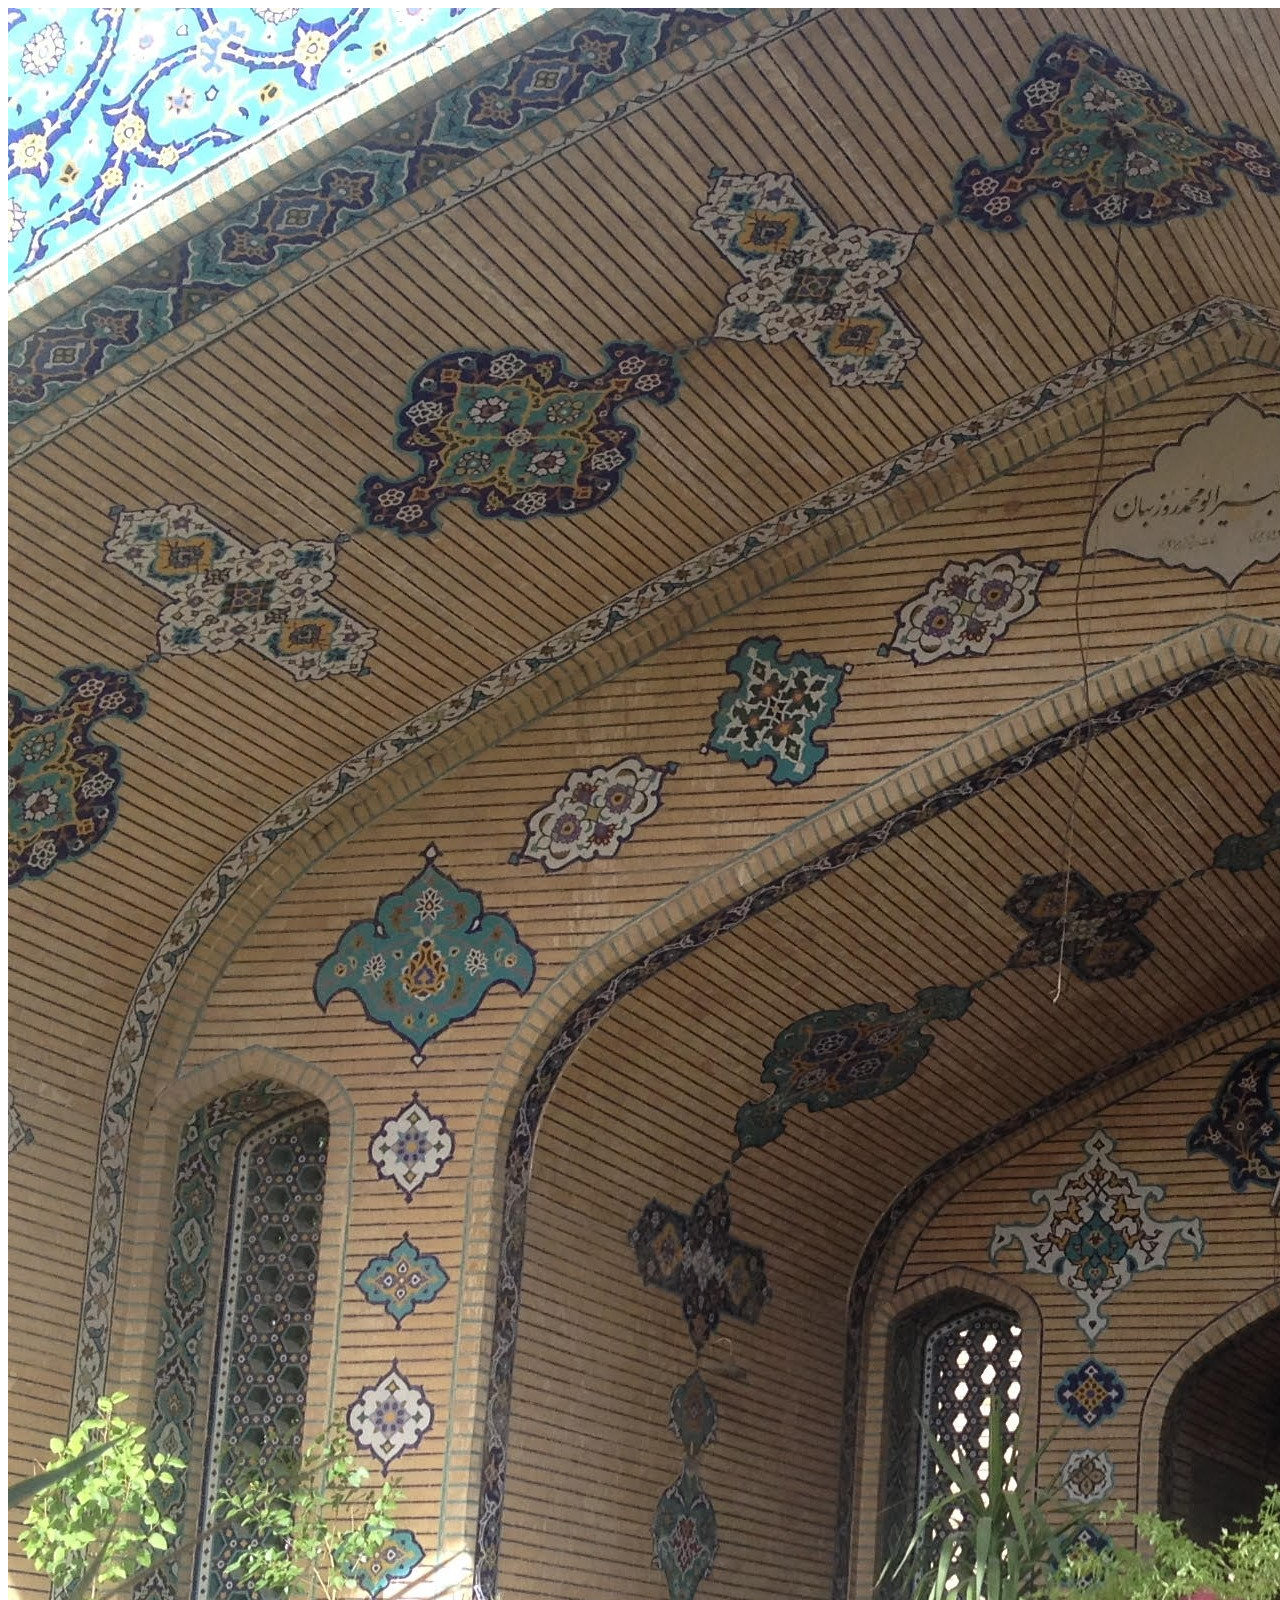
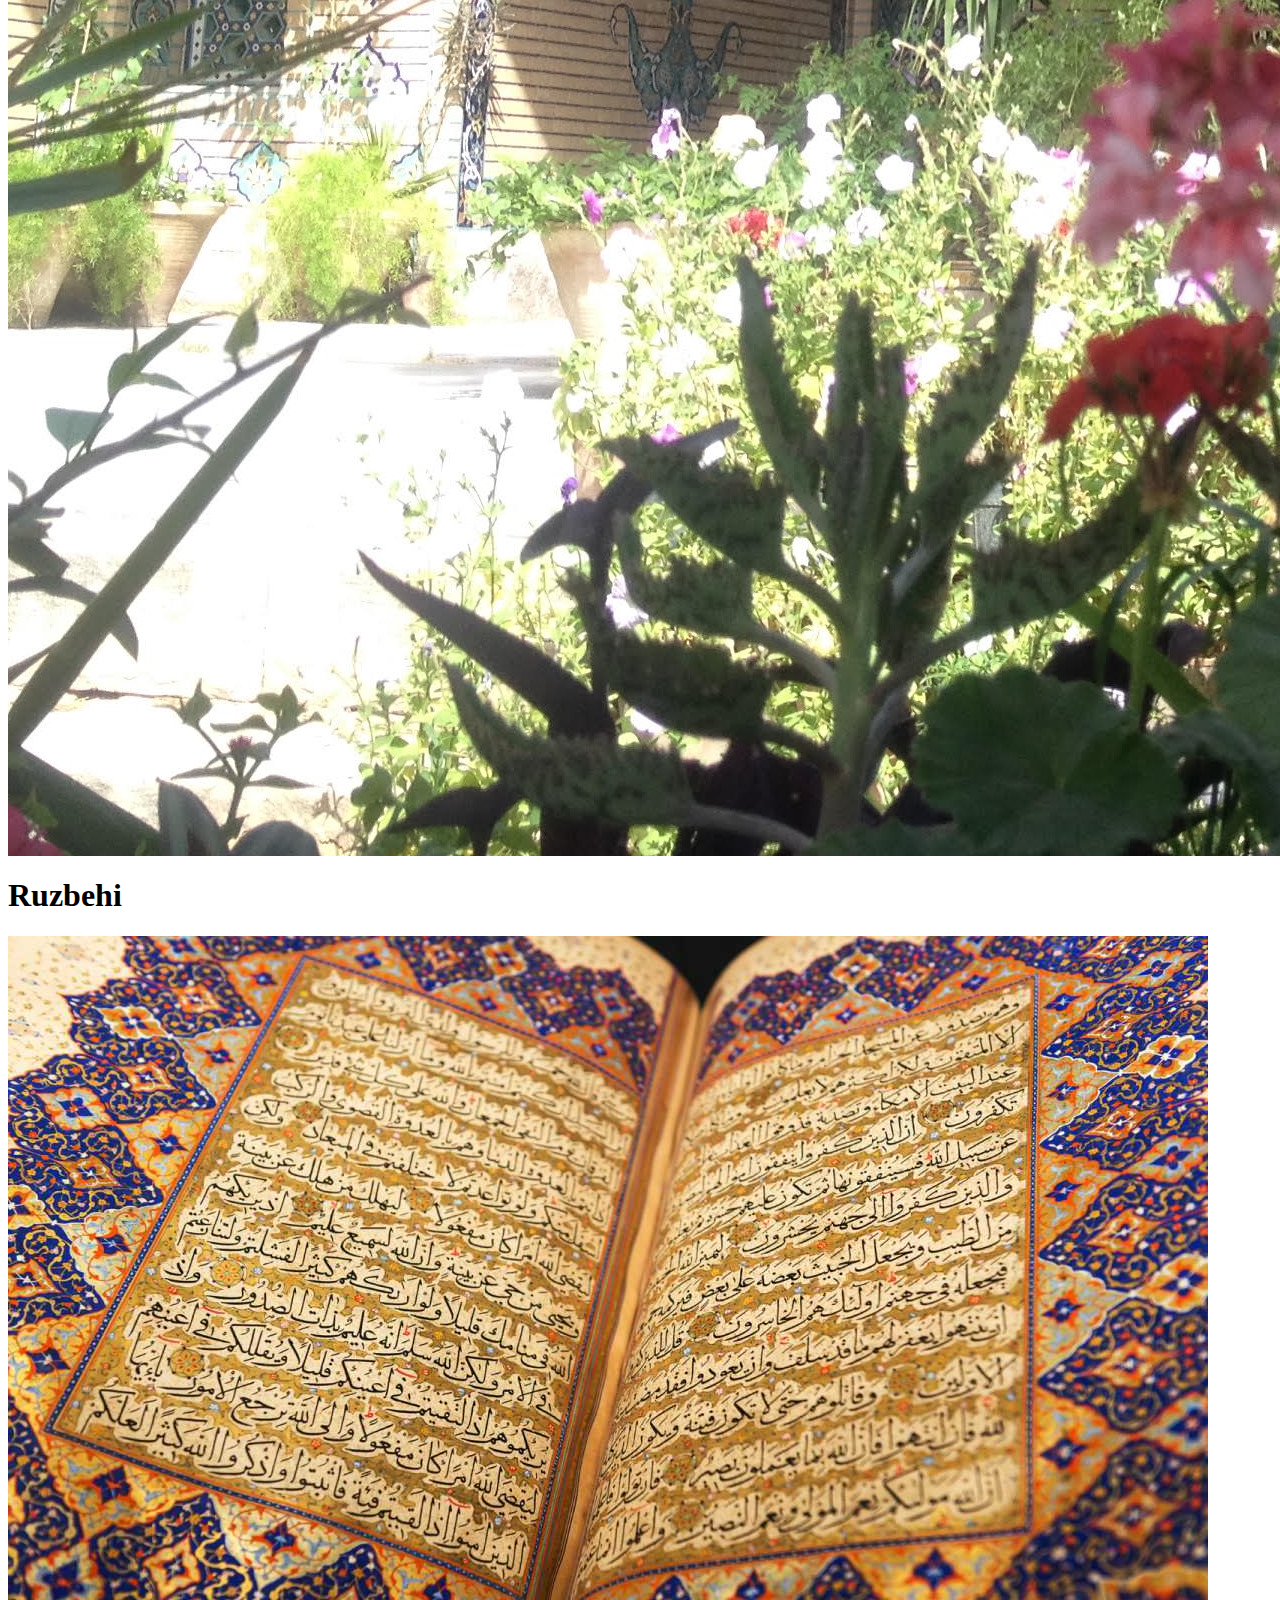
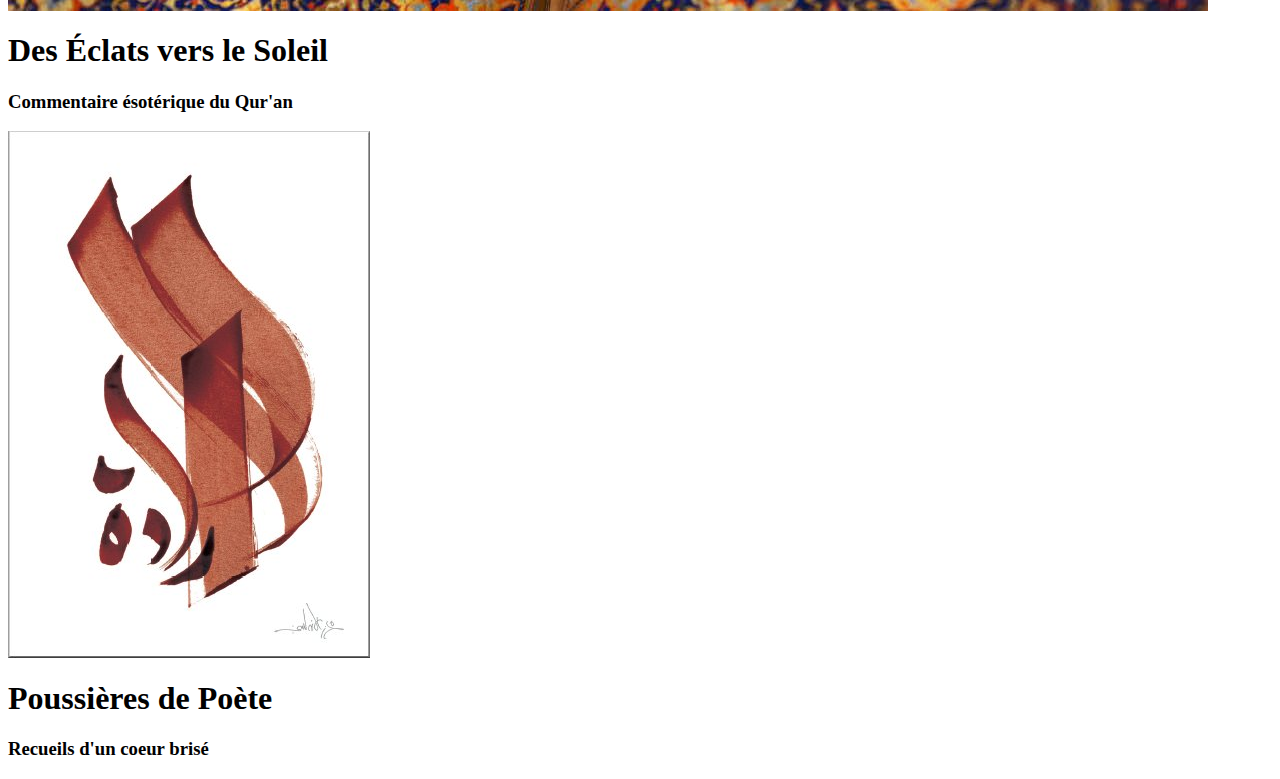
==== index.html @ 8dc439f5 "Update index.html" ====
<html>
	<head>
		<!-- Global site tag (gtag.js) - Google Analytics -->
		<script async src="https://www.googletagmanager.com/gtag/js?id=UA-158293076-1"></script>
		<script>
		  window.dataLayer = window.dataLayer || [];
		  function gtag(){dataLayer.push(arguments);}
		  gtag('js', new Date());

		  gtag('config', 'UA-158293076-1');
		</script>
		<meta name="viewport" content="width=device-width, initial-scale=1.0">
		<link rel="stylesheet" href="style.css" />
		<title>Ruzbehi</title>
	</head>
  <body>
    <header>
      <img src="tombeau_ruzbehan.jpg" />
      <h1>Ruzbehi</h1>
    </header>
    <main>
      <div class="box-sections">
        <div class="flex-sections">
          <div class="section">
            <div class="illustration">
              <img src="quran-image.jpg" />
            </div>
            <div class="description">
              <h1>Des &Eacute;clats vers le Soleil</h1>
              <h3>Commentaire &eacute;sot&eacute;rique du Qur'an</h3>
            </div>
          </div>
          <div class="section">
            <div class="illustration">
              <img src="calligraphie-arabe.jpg" />
            </div>
            <div class="description">
              <h1>Poussi&egrave;res de Po&egrave;te</h1>
              <h3>Recueils d'un coeur bris&eacute;</h3>
            </div>
          </div>
        </div>
      </div>
    </main>
  </body>
</html>
---- style.css ----

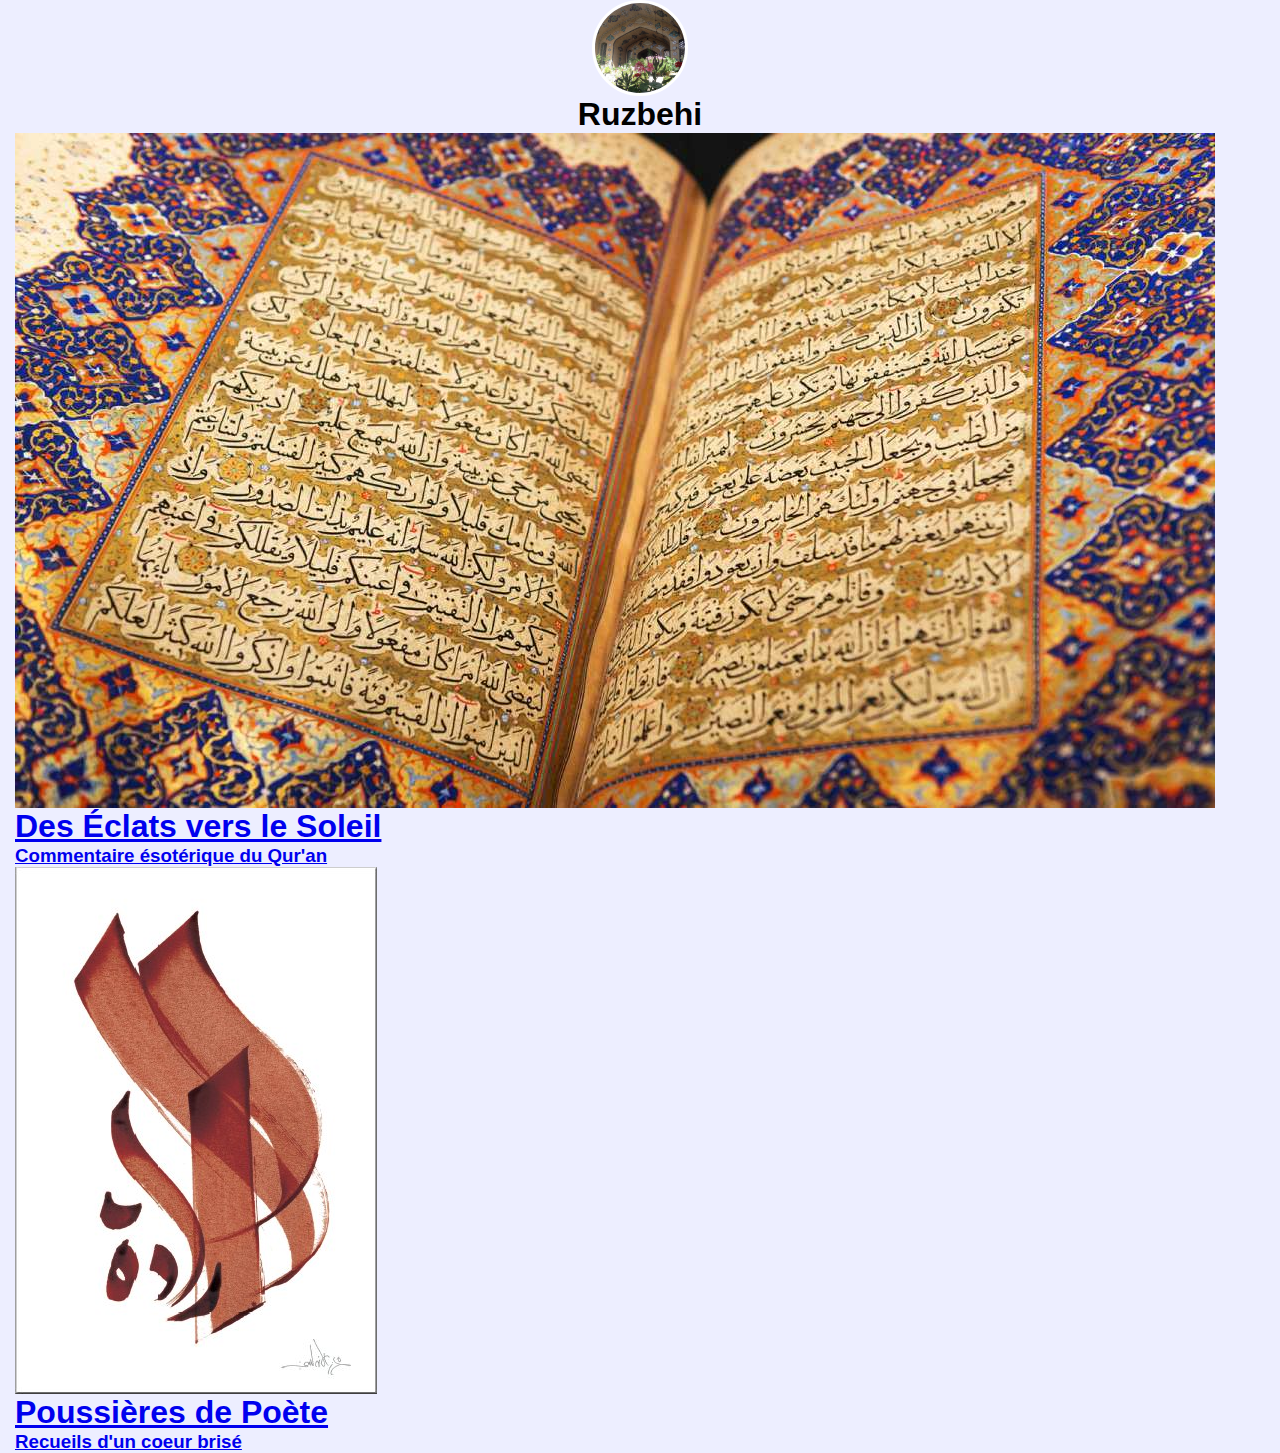
==== commit c8e875ff: "Update index.html" ====
--- a/index.html
+++ b/index.html
@@ -21,24 +21,28 @@
     <main>
       <div class="box-sections">
         <div class="flex-sections">
-          <div class="section">
-            <div class="illustration">
-              <img src="quran-image.jpg" />
-            </div>
-            <div class="description">
-              <h1>Des &Eacute;clats vers le Soleil</h1>
-              <h3>Commentaire &eacute;sot&eacute;rique du Qur'an</h3>
-            </div>
-          </div>
-          <div class="section">
-            <div class="illustration">
-              <img src="calligraphie-arabe.jpg" />
-            </div>
-            <div class="description">
-              <h1>Poussi&egrave;res de Po&egrave;te</h1>
-              <h3>Recueils d'un coeur bris&eacute;</h3>
-            </div>
-          </div>
+	  <a href="https://ruzbehi.github.io/eclats.html">
+		  <div class="section">
+		    <div class="illustration">
+		      <img src="quran-image.jpg" />
+		    </div>
+		    <div class="description">
+		      <h1>Des &Eacute;clats vers le Soleil</h1>
+		      <h3>Commentaire &eacute;sot&eacute;rique du Qur'an</h3>
+		    </div>
+		  </div>
+	  </a>
+	  <a href="https://ruzbehi.github.io/poussieres.html">
+		  <div class="section">
+		    <div class="illustration">
+		      <img src="calligraphie-arabe.jpg" />
+		    </div>
+		    <div class="description">
+		      <h1>Poussi&egrave;res de Po&egrave;te</h1>
+		      <h3>Recueils d'un coeur bris&eacute;</h3>
+		    </div>
+		  </div>
+	  </a>
         </div>
       </div>
     </main>
--- a/style.css
+++ b/style.css
@@ -1 +1,32 @@
+* {
+  font-family: Verdana, Garamond, Helvetica, Arial, Sans-Serif;
+  padding: 0;
+  margin: 0;
+}
 
+body {
+    display: grid;
+    grid-template-rows: 1fr auto auto 1fr;
+    grid-template-columns: 15px 1fr 15px;
+    background-color: #EDEEFF;
+}
+
+header {
+    grid-row-start: 2;
+    grid-column-start: 2;
+    display: flex;
+    flex-direction: column;
+    justify-content: space-around;
+    align-items: center;
+}
+
+header img {
+    width: 90px;
+    border-radius: 50%;
+    border: 3px solid white;
+}
+
+main {
+    grid-row-start: 3;
+    grid-column-start: 2;
+}
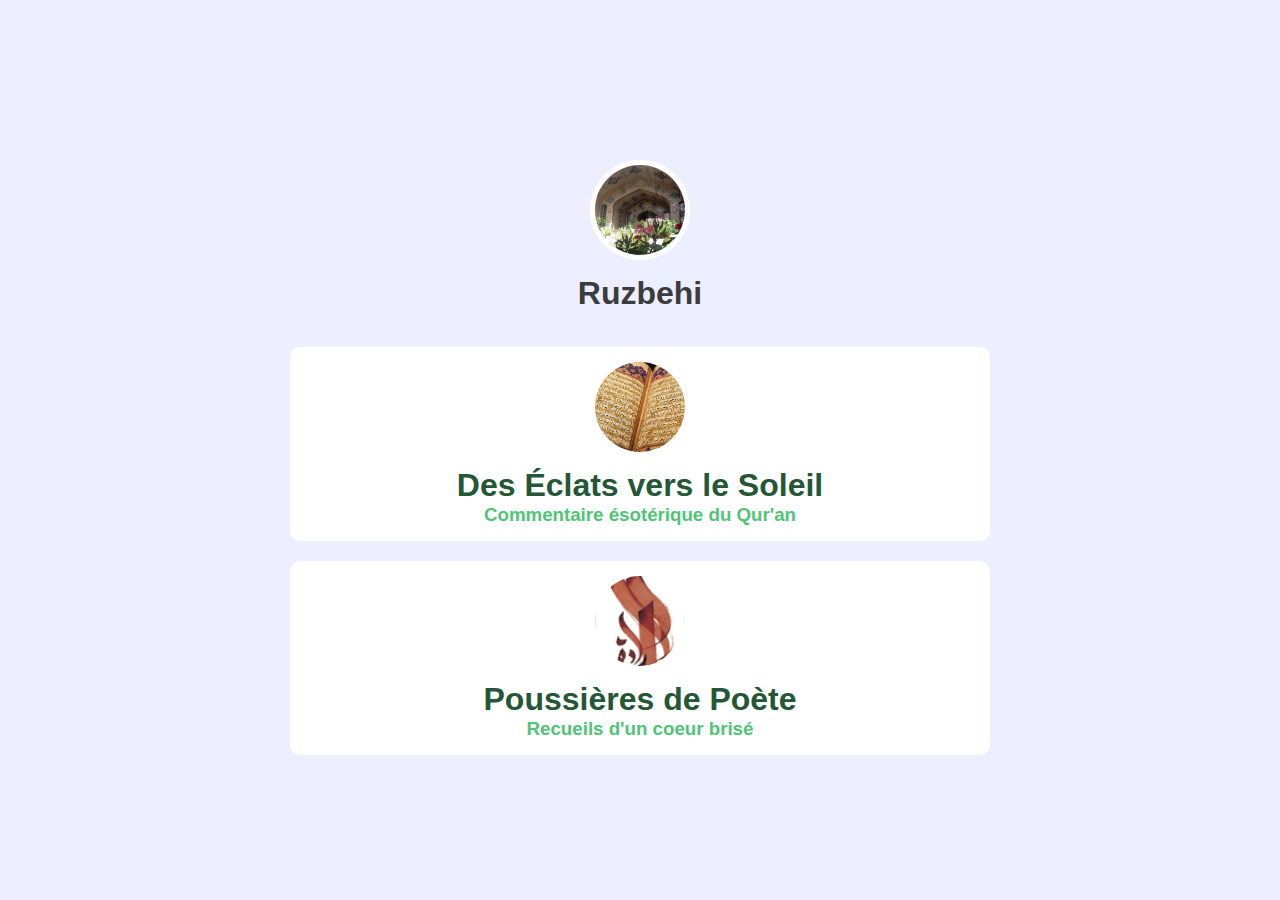
==== commit 33d4e4d0: "Update index.html" ====
--- a/index.html
+++ b/index.html
@@ -37,7 +37,7 @@
 		    <div class="illustration">
 		      <img src="calligraphie-arabe.jpg" />
 		    </div>
-		    <div class="description">
+		    <div class="description poemes">
 		      <h1>Poussi&egrave;res de Po&egrave;te</h1>
 		      <h3>Recueils d'un coeur bris&eacute;</h3>
 		    </div>
--- a/style.css
+++ b/style.css
@@ -5,6 +5,7 @@
 }
 
 body {
+    min-height: 100%;
     display: grid;
     grid-template-rows: 1fr auto auto 1fr;
     grid-template-columns: 15px 1fr 15px;
@@ -23,10 +24,69 @@
 header img {
     width: 90px;
     border-radius: 50%;
-    border: 3px solid white;
+    border: 5px solid white;
+    margin: 25px auto 0px auto;
+}
+
+header h1 {
+  color: #3B3C40;
+  margin: 15px auto 25px auto;
 }
 
 main {
     grid-row-start: 3;
     grid-column-start: 2;
 }
+
+.flex-sections {
+  display: flex;
+  flex-direction: column;
+  justify-content: space-around;
+  align-items: center;
+}
+
+a {
+  width: 80%;
+  min-width: 320px;
+  max-width: 700px;
+  text-decoration: none;
+  color: 3B3C40;
+}
+
+.section {
+  width: 100%;
+  display: flex;
+  flex-direction: column;
+  flex-wrap: wrap;
+  justify-content: flex-start;
+  align-items: center;
+  margin: 10px auto;
+  background-color: white;
+  border-radius: 10px;
+}
+
+.illustration {
+  width: 90px;
+  height: 90px;
+  border-radius: 50%;
+  overflow: hidden;
+  margin: 15px 15px;
+}
+
+.illustration img {
+  width: 100%;
+  height: 100%
+}
+
+.description {
+  margin: 0px 15px 15px 15px;
+  text-align: center;
+}
+
+.description h1 {
+  color: #245735;
+}
+
+.description h3 {
+  color: #51C477;
+}
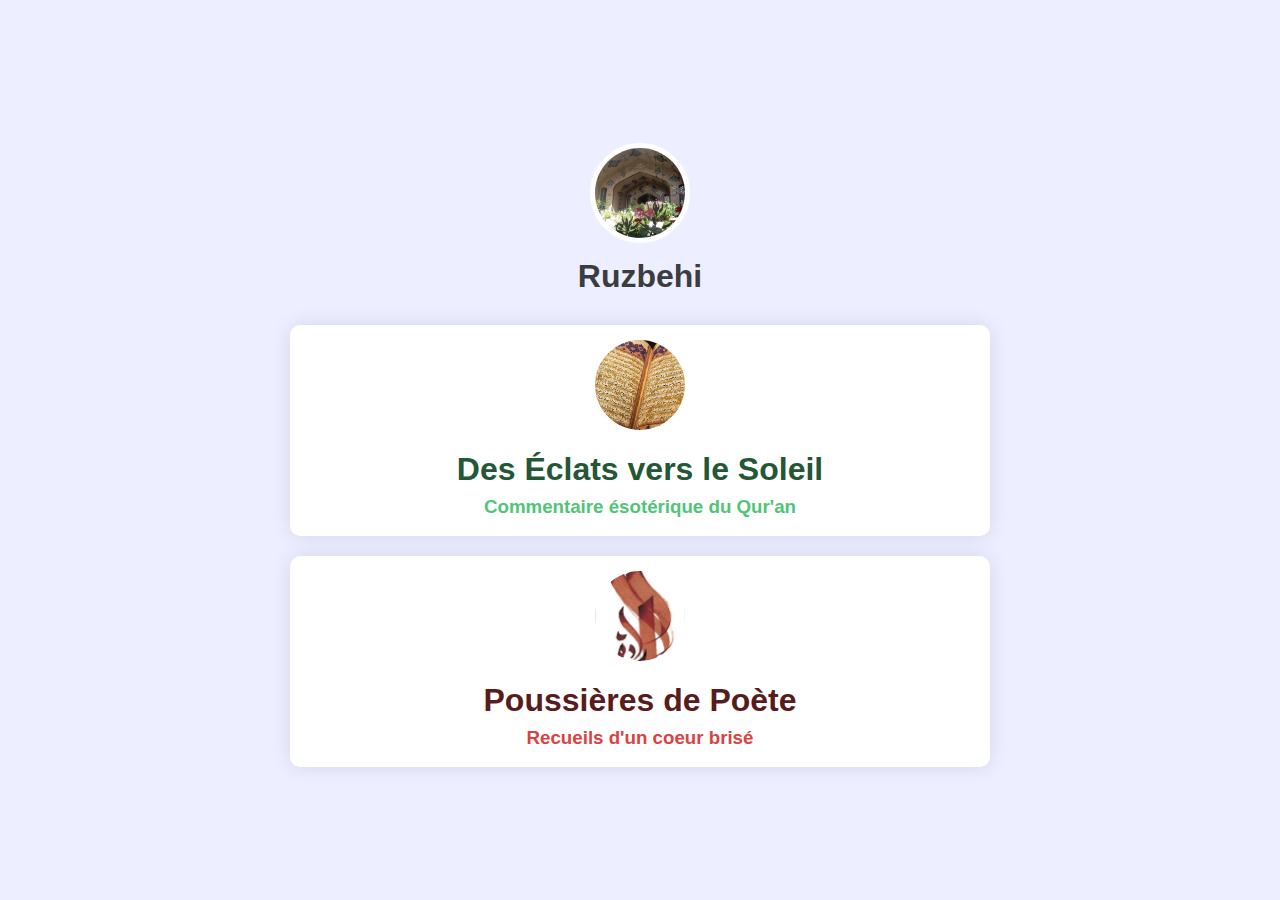
==== commit 30c662cf: "Update index.html" ====
--- a/index.html
+++ b/index.html
@@ -15,7 +15,7 @@
 	</head>
   <body>
     <header>
-      <img src="tombeau_ruzbehan.jpg" />
+      <img src="/medias/tombeau_ruzbehan.jpg" />
       <h1>Ruzbehi</h1>
     </header>
     <main>
@@ -24,7 +24,7 @@
 	  <a href="https://ruzbehi.github.io/eclats.html">
 		  <div class="section">
 		    <div class="illustration">
-		      <img src="quran-image.jpg" />
+		      <img src="/medias/medias_eclats/quran-image.jpg" />
 		    </div>
 		    <div class="description">
 		      <h1>Des &Eacute;clats vers le Soleil</h1>
@@ -35,7 +35,7 @@
 	  <a href="https://ruzbehi.github.io/poussieres.html">
 		  <div class="section">
 		    <div class="illustration">
-		      <img src="calligraphie-arabe.jpg" />
+		      <img src="/medias/medias_poussieres/calligraphie-arabe.jpg" />
 		    </div>
 		    <div class="description poemes">
 		      <h1>Poussi&egrave;res de Po&egrave;te</h1>
--- a/style.css
+++ b/style.css
@@ -25,12 +25,12 @@
     width: 90px;
     border-radius: 50%;
     border: 5px solid white;
-    margin: 25px auto 0px auto;
+    margin: 20px auto 0px auto;
 }
 
 header h1 {
   color: #3B3C40;
-  margin: 15px auto 25px auto;
+  margin: 15px auto 20px auto;
 }
 
 main {
@@ -63,6 +63,7 @@
   margin: 10px auto;
   background-color: white;
   border-radius: 10px;
+  box-shadow: 0px 0px 20px 0px rgba(0, 0, 0, 0.10) !important;
 }
 
 .illustration {
@@ -85,8 +86,20 @@
 
 .description h1 {
   color: #245735;
+  line-height: 1.5;
 }
 
 .description h3 {
   color: #51C477;
+  line-height: 1.5;
 }
+
+.description.poemes h1 {
+  color: #591C1C;
+  line-height: 1.5;
+}
+
+.description.poemes h3 {
+  color: #D94343;
+  line-height: 1.5;
+}
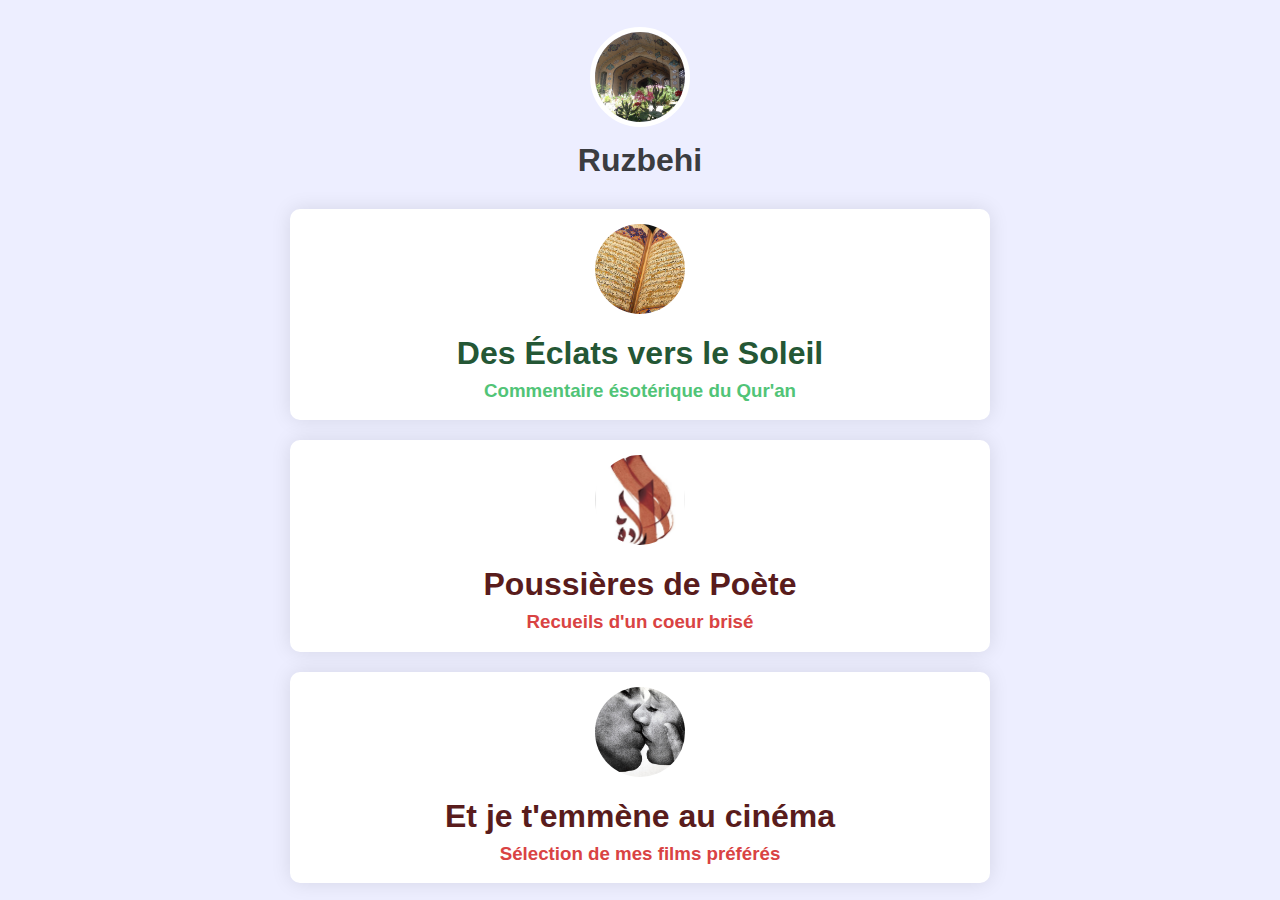
==== commit c0f2be98: "Update index.html" ====
--- a/index.html
+++ b/index.html
@@ -43,6 +43,17 @@
 		    </div>
 		  </div>
 	  </a>
+	<a href="https://ruzbehi.github.io/films.html">
+		<div class="section">
+			<div class="illustration">
+				<img src="/medias/medias_films/chabadabada.jpg" />
+			</div>
+			<div class="description poemes">
+				<h1>Et je t'emmène au cinéma</h1>
+				<h3>Sélection de mes films préférés</h3>
+			</div>
+		</div>
+	  </a>
         </div>
       </div>
     </main>
--- a/style.css
+++ b/style.css
@@ -6,15 +6,14 @@
 
 body {
     min-height: 100%;
-    display: grid;
-    grid-template-rows: 1fr auto auto 1fr;
-    grid-template-columns: 15px 1fr 15px;
+    display: flex;
+    flex-direction: column;
+    align-items: center;
+    justify-content: center;
     background-color: #EDEEFF;
 }
 
 header {
-    grid-row-start: 2;
-    grid-column-start: 2;
     display: flex;
     flex-direction: column;
     justify-content: space-around;
@@ -34,8 +33,7 @@
 }
 
 main {
-    grid-row-start: 3;
-    grid-column-start: 2;
+    width: 100%;
 }
 
 .flex-sections {
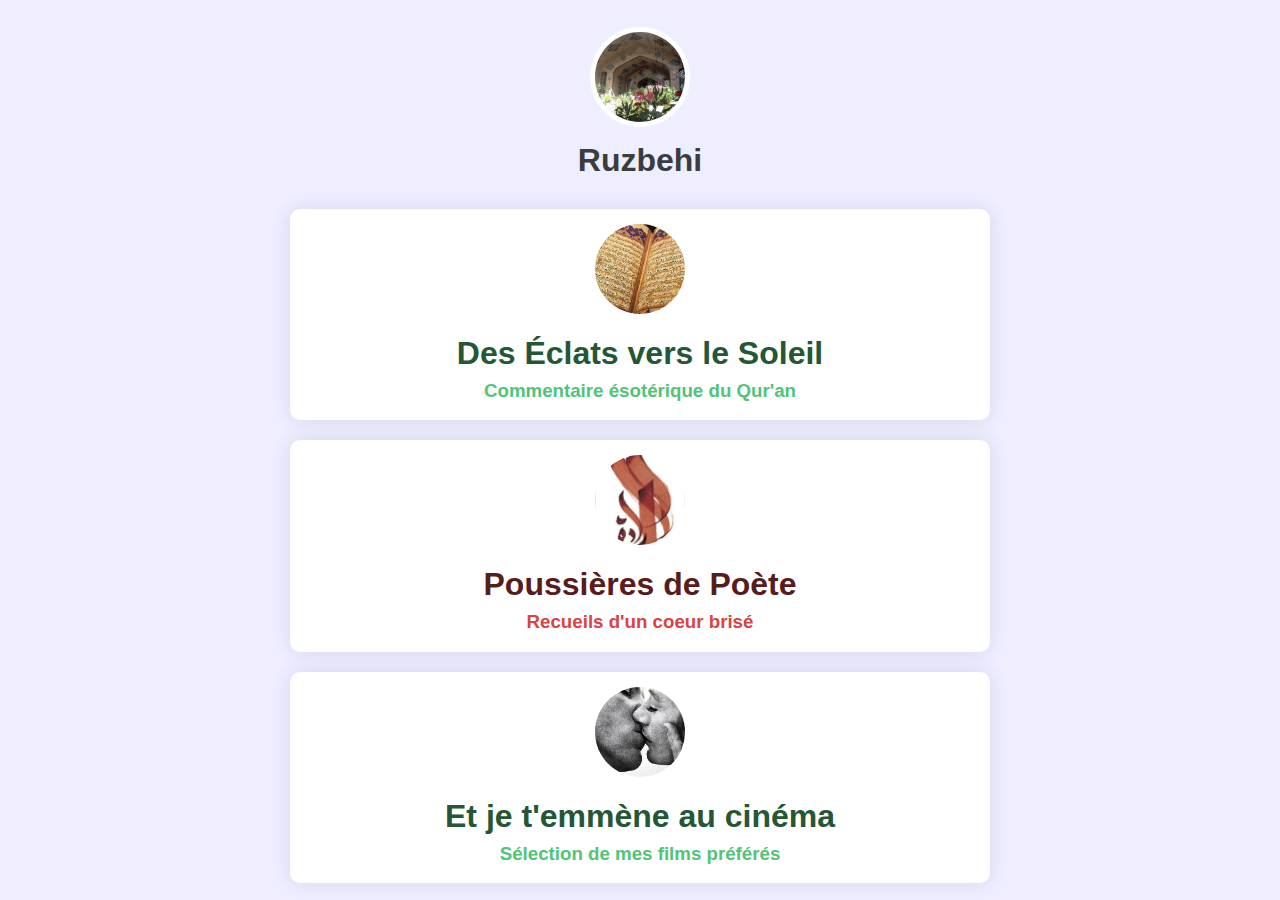
==== commit f5ab7f8c: "Update index.html" ====
--- a/index.html
+++ b/index.html
@@ -48,7 +48,7 @@
 			<div class="illustration">
 				<img src="/medias/medias_films/chabadabada.jpg" />
 			</div>
-			<div class="description poemes">
+			<div class="description films">
 				<h1>Et je t'emmène au cinéma</h1>
 				<h3>Sélection de mes films préférés</h3>
 			</div>
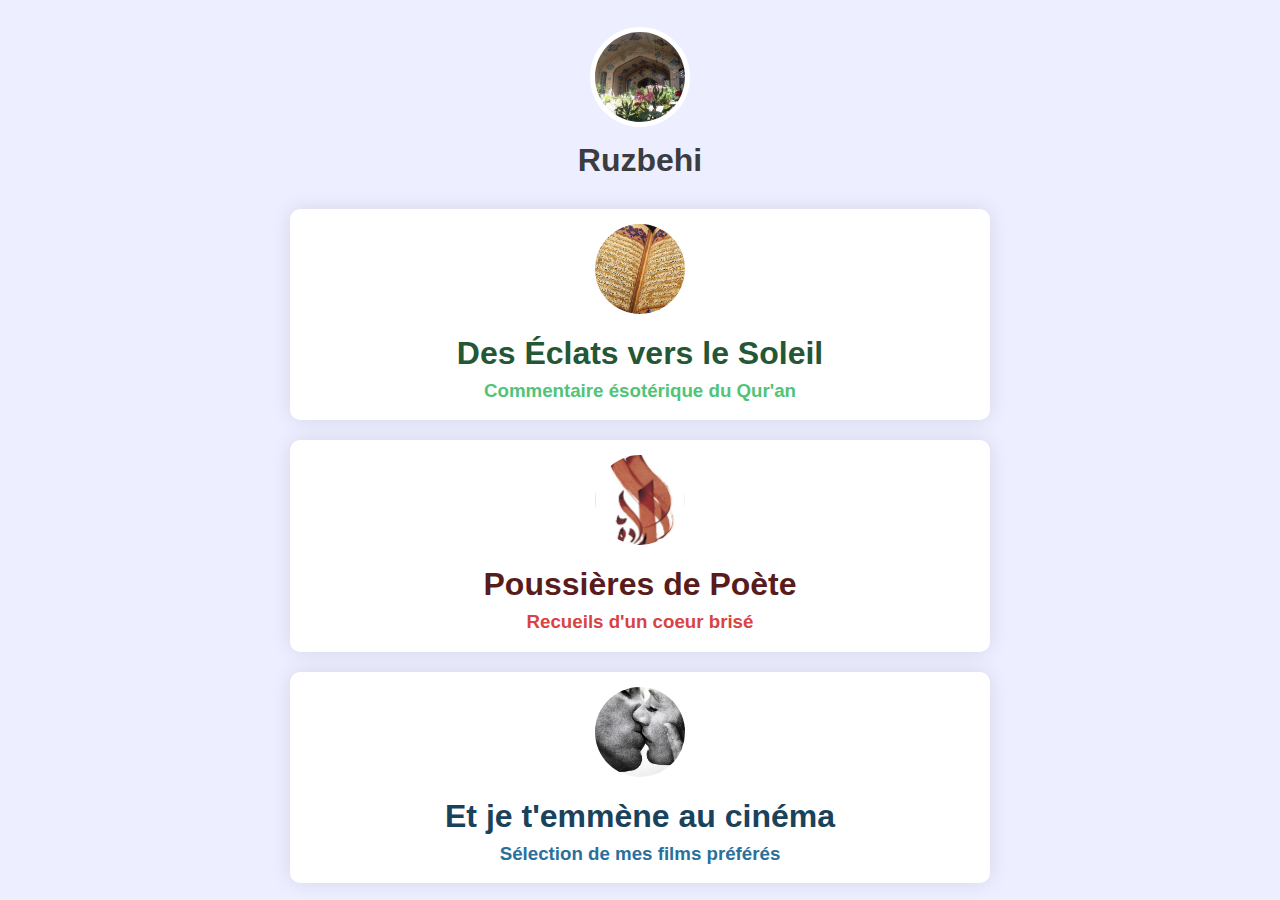
==== commit 84a36a50: "Update index.html" ====
--- a/index.html
+++ b/index.html
@@ -10,7 +10,10 @@
 		  gtag('config', 'UA-158293076-1');
 		</script>
 		<meta name="viewport" content="width=device-width, initial-scale=1.0">
-		<link rel="stylesheet" href="style.css" />
+		<link rel="stylesheet" href="./style.css" />
+		<link rel="icon" href="https://ruzbehi.github.io/medias/ruzbehi.ico">
+		<link rel="shortcut icon" href="https://ruzbehi.github.io/medias/ruzbehi.png">
+		
 		<title>Ruzbehi</title>
 	</head>
   <body>
--- a/style.css
+++ b/style.css
@@ -101,3 +101,13 @@
   color: #D94343;
   line-height: 1.5;
 }
+
+.description.films h1 {
+  color: #19425C;
+  line-height: 1.5;
+}
+
+.description.films h3 {
+  color: #2A709C;
+  line-height: 1.5;
+}
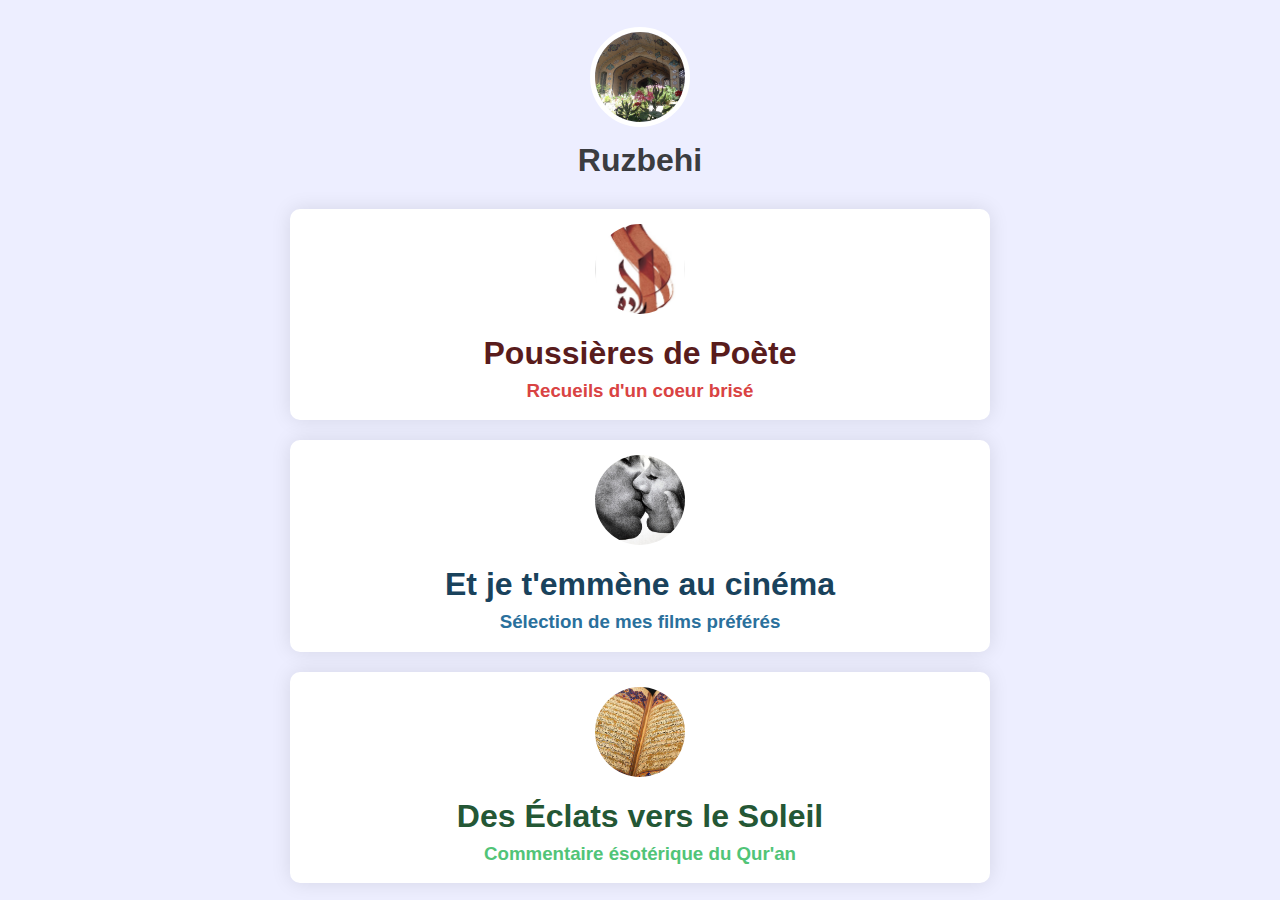
==== commit 5c46a7a3: "Update index.html" ====
--- a/index.html
+++ b/index.html
@@ -24,17 +24,6 @@
     <main>
       <div class="box-sections">
         <div class="flex-sections">
-	  <a href="https://ruzbehi.github.io/eclats.html">
-		  <div class="section">
-		    <div class="illustration">
-		      <img src="/medias/medias_eclats/quran-image.jpg" />
-		    </div>
-		    <div class="description">
-		      <h1>Des &Eacute;clats vers le Soleil</h1>
-		      <h3>Commentaire &eacute;sot&eacute;rique du Qur'an</h3>
-		    </div>
-		  </div>
-	  </a>
 	  <a href="https://ruzbehi.github.io/poussieres.html">
 		  <div class="section">
 		    <div class="illustration">
@@ -57,6 +46,17 @@
 			</div>
 		</div>
 	  </a>
+	<a href="https://ruzbehi.github.io/eclats.html">
+		  <div class="section">
+		    <div class="illustration">
+		      <img src="/medias/medias_eclats/quran-image.jpg" />
+		    </div>
+		    <div class="description">
+		      <h1>Des &Eacute;clats vers le Soleil</h1>
+		      <h3>Commentaire &eacute;sot&eacute;rique du Qur'an</h3>
+		    </div>
+		  </div>
+	  </a>
         </div>
       </div>
     </main>
